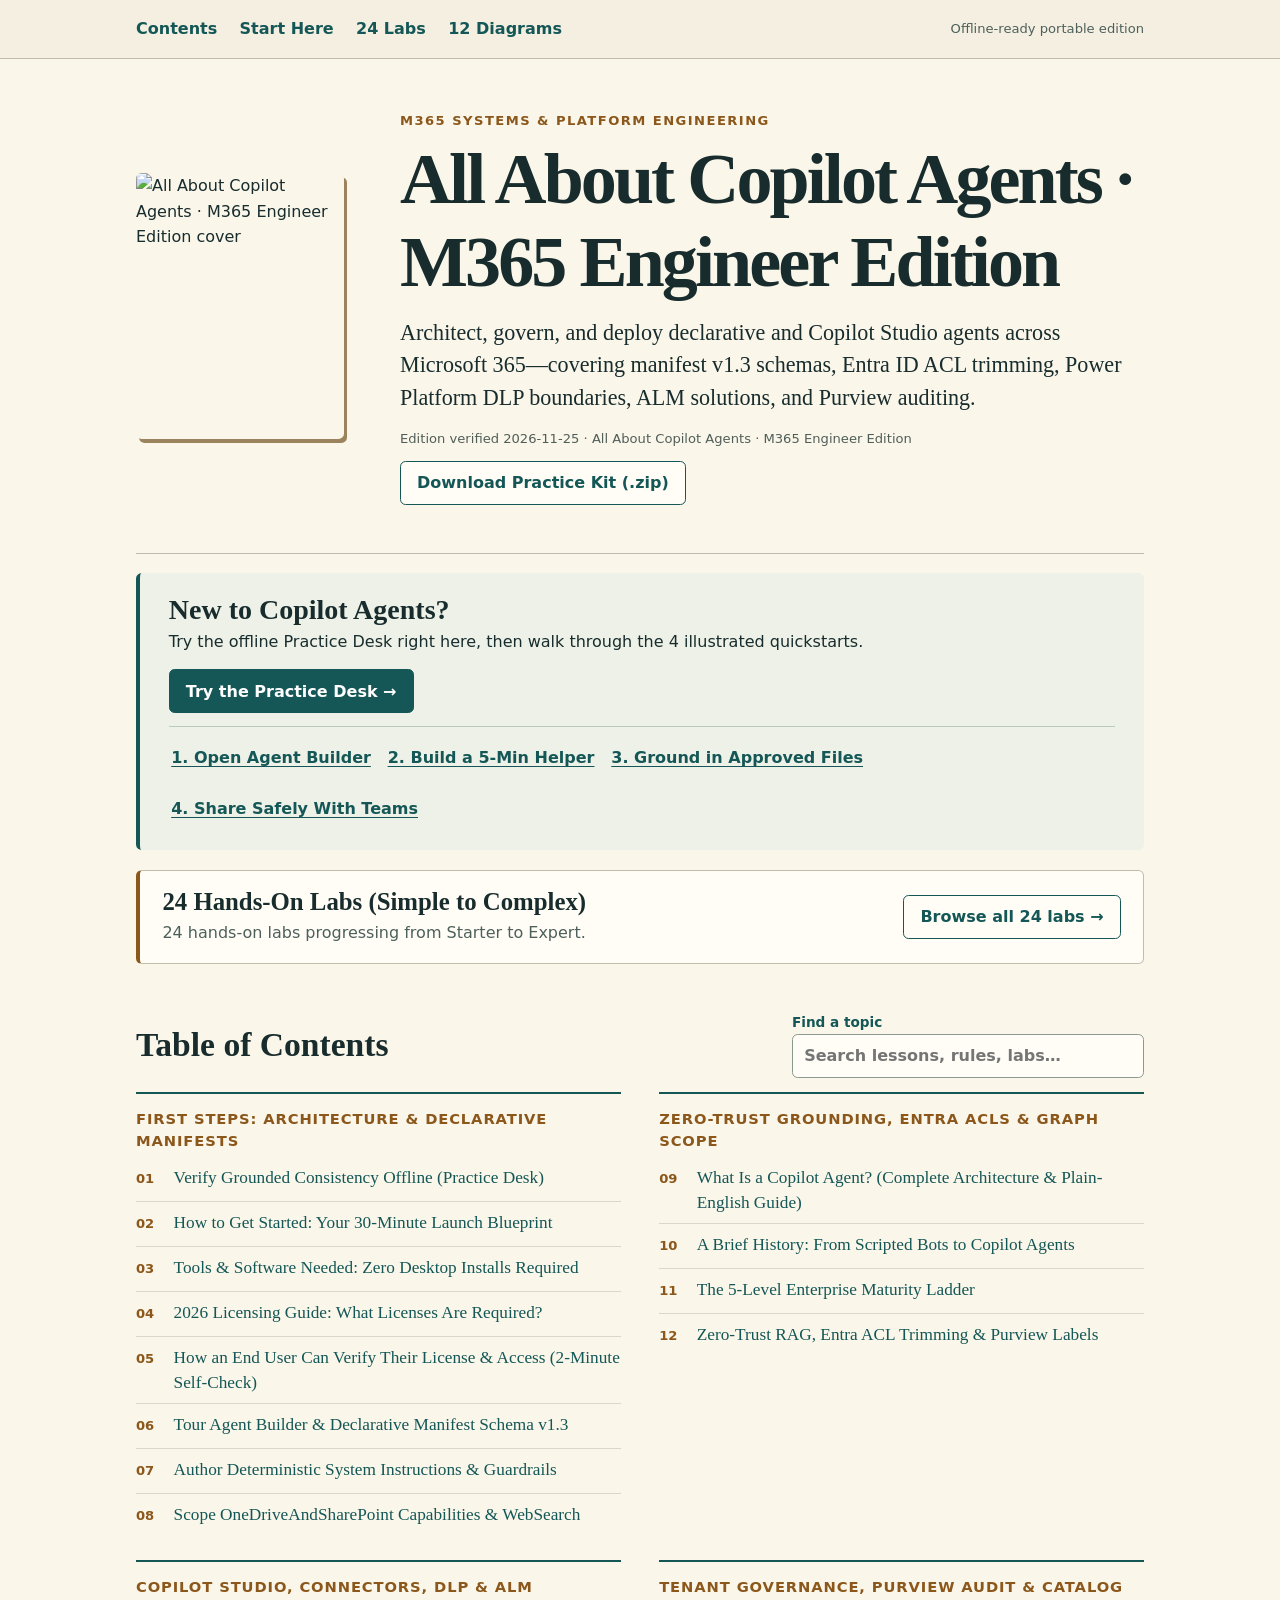
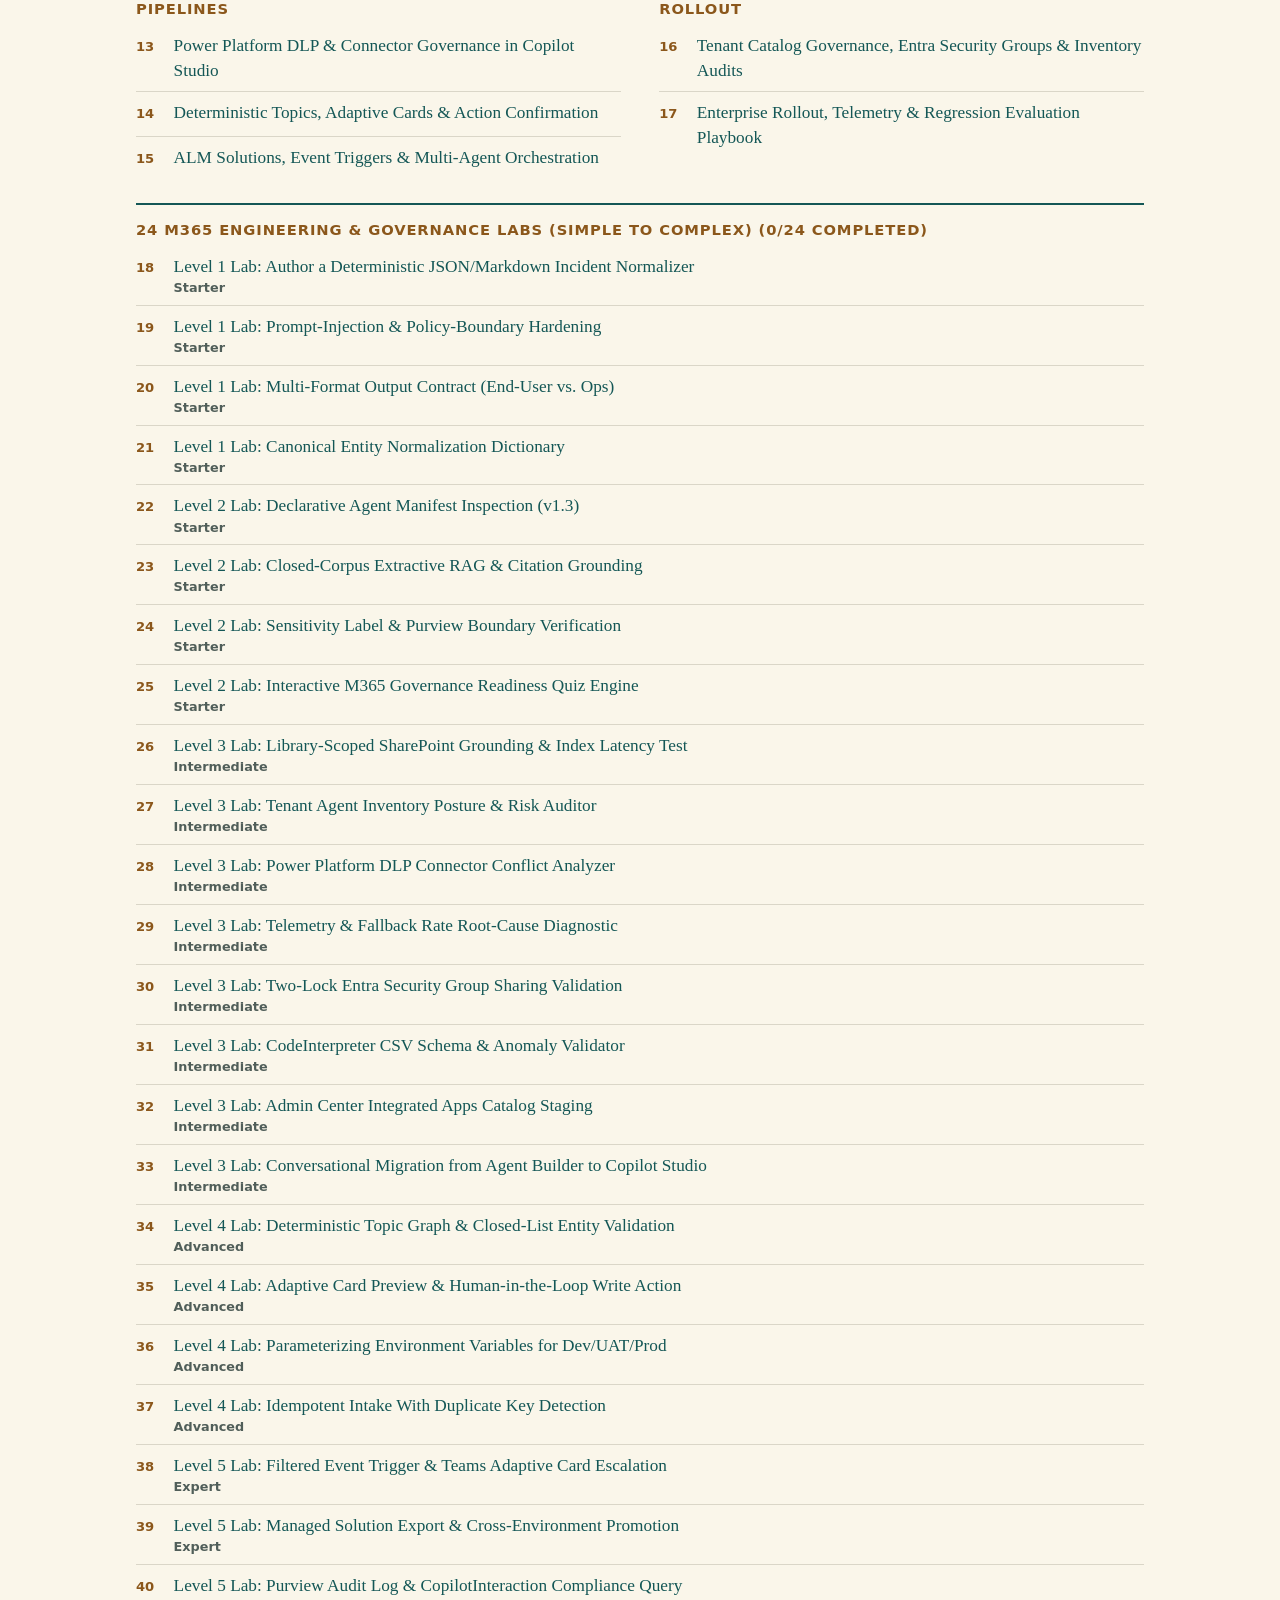
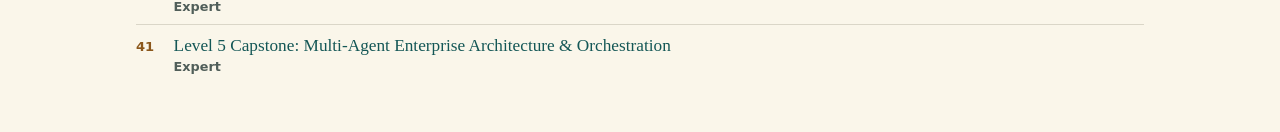
==== index.html @ e5c90175 "upload" ====
<!doctype html>
<html lang="en">
<head>
  <meta charset="utf-8">
  <meta name="viewport" content="width=device-width, initial-scale=1">
  <meta name="theme-color" content="#123d40">
  <title>All About Copilot Agents · M365 Engineer Edition</title>
  <link rel="stylesheet" href="./reader.css">
  <script src="./book-pager.js" defer></script>
  <link rel="stylesheet" href="./guide.css">
  <script src="./guides.js" defer></script>
  <script src="./reader.js" defer></script>
</head>
<body>
  <a class="skip" href="#main">Skip to book</a>
  <header class="bar">
    <div>
      <a class="contents" href="#contents">Contents</a>
      <a href="#start">Start Here</a>
      <a href="#labs">24 Labs</a>
      <a href="#pictures">12 Diagrams</a>
      <span id="offline" role="status">Offline-ready portable edition</span>
    </div>
  </header>
  <main id="main">
    <section id="index">
      <div class="front">
        <img src="./cover.svg" width="220" height="280" alt="All About Copilot Agents · M365 Engineer Edition cover">
        <div>
          <span class="eyebrow">M365 Systems & Platform Engineering</span>
          <h1>All About Copilot Agents · M365 Engineer Edition</h1>
          <p>Architect, govern, and deploy declarative and Copilot Studio agents across Microsoft 365—covering manifest v1.3 schemas, Entra ID ACL trimming, Power Platform DLP boundaries, ALM solutions, and Purview auditing.</p>
          <div class="review" id="edition"></div>
          <a class="lab-action" id="kit-link" href="./practice/m365-engineer-agents-kit.zip" download="m365-engineer-agents-kit.zip">Download Practice Kit (.zip)</a>
        </div>
      </div>

      <section id="guide-door" class="guide-door">
        <div>
          <h2>New to Copilot Agents?</h2>
          <p>Try the offline Practice Desk right here, then walk through the 4 illustrated quickstarts.</p>
        </div>
        <a class="lab-action primary" href="#first-project">Try the Practice Desk →</a>
        <nav class="quick-links" aria-label="Quick start lessons">
          <a href="#open-agent-builder">1. Open Agent Builder</a>
          <a href="#build-first-prompt-agent">2. Build a 5-Min Helper</a>
          <a href="#add-handbook-knowledge">3. Ground in Approved Files</a>
          <a href="#sharing-and-permissions">4. Share Safely With Teams</a>
        </nav>
      </section>

      <section class="lab-door" id="lab-door">
        <div>
          <h2>24 Hands-On Labs (Simple to Complex)</h2>
          <p id="lab-count">24 hands-on labs progressing from Starter to Expert.</p>
        </div>
        <a class="lab-action" href="#labs">Browse all 24 labs →</a>
      </section>

      <section id="gallery" class="library" hidden>
        <h2 tabindex="-1" id="gallery-title">12 Visual Diagrams</h2>
        <p>Tap any diagram to jump straight to its chapter, or tap to enlarge it full-screen.</p>
        <div id="thumbs"></div>
      </section>

      <section id="catalog" class="library" aria-labelledby="contents-title">
        <div class="tools">
          <h2 id="contents-title" tabindex="-1">Table of Contents</h2>
          <label class="search">Find a topic <input type="search" id="query" placeholder="Search lessons, rules, labs…" autocomplete="off"></label>
        </div>
        <p id="matches" aria-live="polite"></p>
        <div id="groups"></div>
      </section>
    </section>

    <article id="chapter" hidden>
      <div id="chapter-top"></div>
      <header class="chapter-heading">
        <div class="eyebrow" id="group-name"></div>
        <h1 id="chapter-title" tabindex="-1"></h1>
        <p id="summary"></p>
        <div class="review" id="review-date"></div>
      </header>
      <div id="body"></div>
      <book-pager top="#chapter-top"></book-pager>
    </article>
  </main>
</body>
</html>
---- reader.css ----
:root{color-scheme:light;--paper:#faf6ea;--ink:#182c2d;--teal:#145756;--line:#c1bcab;--gold:#8b571b;font:16px/1.6 system-ui,sans-serif;background:var(--paper);color:var(--ink)}
*{box-sizing:border-box}
body{margin:0}
[hidden]{display:none!important}
a{color:var(--teal);text-underline-offset:.2em}
a:focus-visible,button:focus-visible,input:focus-visible,summary:focus-visible{outline:3px solid #b37821;outline-offset:3px}
.skip{position:absolute;left:1rem;top:-8rem;background:white;padding:.6rem;z-index:2}
.skip:focus{top:.25rem}
.bar{border-bottom:1px solid var(--line);background:#f4efe0}
.bar>div,main{max-width:69rem;margin:auto;padding:0 clamp(1rem,4vw,3rem)}
.bar>div{display:flex;align-items:center;gap:1.4rem;min-height:3.6rem;flex-wrap:wrap}
.bar a{font-weight:600;text-decoration:none;display:inline-flex;align-items:center;min-height:44px}
.bar a:hover{text-decoration:underline}
#offline{margin-left:auto;font-size:.82rem;color:#4d605c;text-align:right}
.front{display:grid;grid-template-columns:minmax(8rem,13rem) 1fr;align-items:center;gap:clamp(1.2rem,5vw,3.5rem);padding:clamp(1.5rem,5vw,3rem) 0;border-bottom:1px solid var(--line)}
.front img{width:100%;height:auto;aspect-ratio:360/460;object-fit:cover;border-radius:.35rem;box-shadow:3px 4px 0 #9b835e}
@media(max-width:600px){.front{grid-template-columns:1fr}.front img{max-width:13rem}}
.eyebrow,.review,.group-heading{font-size:.82rem;letter-spacing:.06em;font-weight:700}
.eyebrow,.group-heading{color:var(--gold);text-transform:uppercase;letter-spacing:.11em}
h1,h2,h3{font-family:Georgia,'Times New Roman',serif;line-height:1.15;font-weight:600;margin:.4em 0}
.front h1{font-size:clamp(2.2rem,6vw,4.5rem);letter-spacing:-.04em;margin:.08em 0}
.front p,.chapter-heading>p{font:clamp(1.08rem,2.2vw,1.38rem)/1.48 Georgia,serif;max-width:42em;margin:.6em 0}
.review{color:#505e59;font-weight:500;letter-spacing:0;margin-bottom:.75rem}
.library{padding:1.8rem 0 3rem}
.tools{display:flex;align-items:end;justify-content:space-between;gap:1rem;flex-wrap:wrap}
.tools h2{font-size:2.1rem}
.search{color:var(--teal);font-size:.85rem;font-weight:650}
input{font:inherit;font-size:16px;min-height:44px;border:1px solid #8c9990;background:#fffdf6;color:var(--ink);border-radius:.35rem;padding:.45rem .7rem}
.search input{display:block;width:min(22rem,82vw)}
#matches{font-size:.9rem;font-weight:600;color:var(--teal)}
#groups{display:grid;grid-template-columns:repeat(2,minmax(0,1fr));gap:1.4rem 2.4rem}
@media(max-width:740px){#groups{grid-template-columns:1fr}}
.group{border-top:2px solid var(--teal);padding-top:.55rem}
.group.track{grid-column:1 / -1}
.group-heading, .group summary{font:700 .92rem/1.5 system-ui,sans-serif;letter-spacing:.06em;margin:.3rem 0;color:var(--gold);text-transform:uppercase;cursor:pointer}
.group ol{padding:0;list-style:none;margin:0}
.group li+li{border-top:1px solid #dad6c8}
.entry{display:flex;align-items:baseline;min-height:44px;padding:.5rem 0;text-decoration:none;gap:.75rem;font:1.08rem/1.45 Georgia,serif}
.entry:hover{text-decoration:underline}
.entry.done .lab-entry-title::after{content:" ✓";color:var(--teal);font-weight:700}
.entry small{display:block;font:600 .8rem/1.4 system-ui,sans-serif;color:#505e59}
.num{font:700 .82rem/1.5 system-ui,sans-serif;color:var(--gold);min-width:1.6rem}
#chapter{max-width:52rem;margin:1rem auto 3rem}
.chapter-heading{padding-bottom:1.4rem;border-bottom:1px solid var(--line)}
.chapter-heading h1{font-size:clamp(2rem,5vw,3.4rem);letter-spacing:-.03em}
.section{margin:2rem 0}
.section h2{font-size:clamp(1.45rem,3vw,2rem);color:#204543}
.section p{max-width:73ch}
.table-wrap{max-width:100%;overflow:auto;margin:1.05rem 0;border:1px solid var(--line);border-radius:.35rem}
table{border-collapse:collapse;width:100%;font-size:.95rem;text-align:left;line-height:1.45}
th,td{padding:.65rem .85rem;vertical-align:top;border-bottom:1px solid #d4d0c1;min-width:7rem;overflow-wrap:anywhere}
thead{background:#153e40;color:#fffaf0}
tbody th{font-weight:650}tbody tr:nth-child(even){background:#f1eee1}
.chapter-intro{padding:1rem 0 1.4rem;border-bottom:1px solid var(--line)}
.chapter-intro h2{font:700 1.05rem/1.4 system-ui,sans-serif;color:var(--teal);margin:1rem 0 .25rem}
.chapter-intro p{margin:0;max-width:73ch}
.role-list{margin:.4rem 0 .9rem;display:grid;grid-template-columns:minmax(9rem,11rem) 1fr;gap:.5rem 1rem}
.role-list dt{font-weight:700;color:var(--teal)}.role-list dd{margin:0}
@media(max-width:610px){.role-list{display:block}.role-list dt:not(:first-child){margin-top:.6rem}}
.practice{margin:1.15rem 0;padding:.9rem 1.1rem;background:#efeee1;border-left:4px solid var(--teal);border-radius:0 .3rem .3rem 0}
.practice h3{margin:.1rem 0;color:#204543;font-size:1.2rem}
.practice p{margin:.5rem 0}
.practice pre, .step-code{background:#fffdf6;border:1px solid var(--line);padding:.7rem .85rem;border-radius:.3rem;overflow-x:auto;font:0.9rem/1.5 ui-monospace,SFMono-Regular,Consolas,monospace;white-space:pre-wrap}
.practice summary{width:fit-content;min-height:44px;cursor:pointer;color:var(--teal);padding:.5rem 0;font-weight:650}
.sources{font-size:.9rem;border-left:3px solid #af813e;padding-left:.8rem;margin-top:1.2rem}
.sources summary{cursor:pointer;font-weight:650;color:var(--gold);min-height:44px;display:inline-flex;align-items:center}
.lab-door{margin:1.2rem 0;padding:1.1rem 1.4rem;background:#fffdf6;border:1px solid var(--line);border-left:4px solid var(--gold);border-radius:.35rem;display:flex;align-items:center;justify-content:space-between;flex-wrap:wrap;gap:1rem}
.lab-door h2{margin:0 0 .2rem;font-size:1.55rem}
.lab-door p{margin:0;color:#4d605c}
.lab-action{display:inline-flex;align-items:center;justify-content:center;min-height:44px;padding:.5rem 1rem;border-radius:.35rem;border:1px solid var(--teal);background:#fffdf6;color:var(--teal);font-weight:650;text-decoration:none;cursor:pointer}
.lab-action:hover{background:#edf1e7}
.lab-action.primary{background:var(--teal);color:#ffffff}
.lab-action.primary:hover{background:#0f4140}
.step-list{padding-left:1.35rem}
.step-list li{margin:1.1rem 0;padding:1rem;background:#fffdf6;border:1px solid var(--line);border-radius:.35rem}
.step-list h3{margin:0 0 .4rem;font-size:1.2rem;color:#204543}
.step-help{font-size:.92rem;color:#4d605c;background:#f4efe0;padding:.55rem .75rem;border-radius:.25rem;margin-top:.55rem}
.lab-complete-box{margin:1.5rem 0;padding:1rem;background:#edf1e7;border:1px solid var(--teal);border-radius:.35rem;display:flex;align-items:center;justify-content:space-between;flex-wrap:wrap;gap:.8rem}
---- guide.css ----
.guide-door{margin-top:1.2rem;padding:1.2rem clamp(1rem,3vw,1.8rem);background:#edf1e7;border-left:4px solid var(--teal);border-radius:.35rem;display:flex;align-items:center;justify-content:space-between;flex-wrap:wrap;gap:.8rem 1.2rem}
.guide-door h2{font-size:1.75rem;margin:.1rem 0}
.guide-door p{margin:.15rem 0}
.quick-links,.step-controls,.desk-files,.desk-choices{display:flex;align-items:center;flex-wrap:wrap;gap:.45rem .75rem}
.quick-links{flex-basis:100%;border-top:1px solid #bacbbe;padding-top:.55rem}
.quick-links a{padding:.35rem .15rem;min-height:44px;display:inline-flex;align-items:center;font-weight:600}
.desk{border:1px solid var(--line);border-radius:.4rem;background:#ebf0e7;padding:clamp(1rem,3vw,1.55rem);margin:1.2rem 0}
.desk h2{font-size:1.85rem}
.desk h3{font-size:1.2rem}
.desk-files button[aria-pressed=true]{background:#1c5351;color:white}
.note-paper{background:#fffdf4;border:1px solid var(--line);margin:.85rem 0 1.15rem;padding:1rem 1.2rem;border-radius:.3rem}
.note-paper p{white-space:pre-line;line-height:1.75;margin:.35rem 0;font-family:ui-monospace,SFMono-Regular,Consolas,monospace;font-size:.95rem}
.desk-verdict:empty{display:none}
.desk-verdict{margin:.75rem 0 0;font-weight:650;color:#145756}
.step-controls{margin:1rem 0 .45rem}
.step-count{color:var(--teal);font-weight:650;margin-right:.25rem}
.lab-action:disabled{opacity:.5;cursor:default}
.book-figure{margin:1.5rem 0 2rem}
.enlarge{cursor:zoom-in;display:block;padding:.5rem;width:100%;max-width:100%;background:#fffdf6;border:1px solid #aaa99e;border-radius:.35rem;overflow:hidden;text-align:right}
.enlarge img{display:block;margin:auto;max-width:100%;width:auto;height:auto;max-height:28rem;object-fit:contain}
.enlarge span{display:inline-block;padding:.25rem .6rem;font:600 .8rem/1.4 system-ui;color:var(--teal)}
.book-figure figcaption{padding:.45rem 0;font-size:.93rem;line-height:1.5;color:#394a48}
.image-view{width:max-content;max-width:96vw;max-height:92vh;padding:1rem;background:var(--paper);color:var(--ink);border:1px solid var(--line);border-radius:.4rem}
.image-view::backdrop{background:#102425dd}
.image-view img{display:block;max-width:100%;height:auto;margin:.7rem auto}
.image-view button{position:sticky;top:0}
#thumbs{display:grid;grid-template-columns:repeat(auto-fit,minmax(min(100%,16rem),1fr));gap:1.4rem}
.thumb{border:1px solid var(--line);border-radius:.35rem;overflow:hidden;background:#fffdf5;text-decoration:none;display:flex;flex-direction:column;min-width:0}
.thumb:hover strong{text-decoration:underline}
.thumb img{width:100%;height:11rem;object-fit:contain;background:#faf6ea;padding:.4rem}
.thumb strong{padding:.7rem .8rem .2rem;line-height:1.3}
.thumb span{font-size:.85rem;line-height:1.45;color:var(--ink);padding:.2rem .8rem 1rem}
.action-card{border:1px solid var(--line);border-radius:.35rem;padding:.85rem 1rem;margin:.85rem 0;background:#fffdf6}
.action-card h3{margin:0 0 .45rem;color:var(--teal)}
.action-card p{margin:.35rem 0}
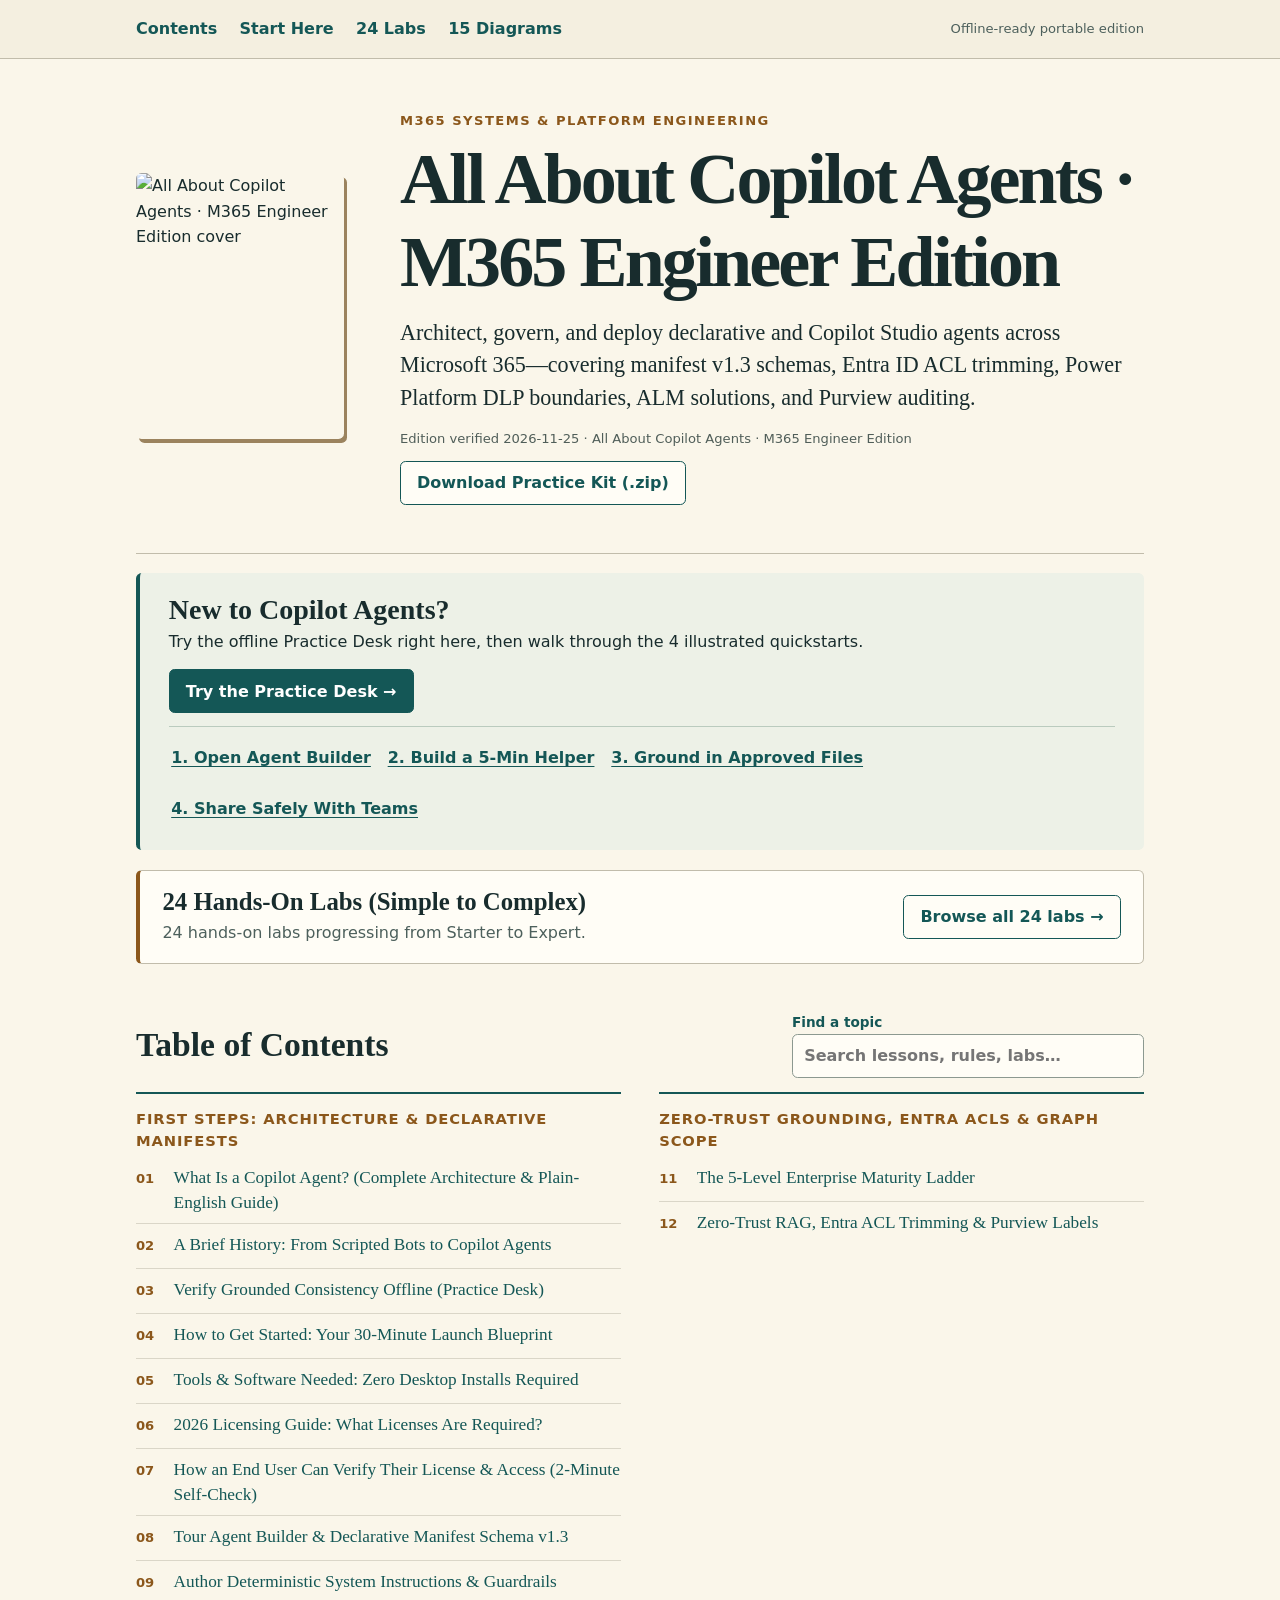
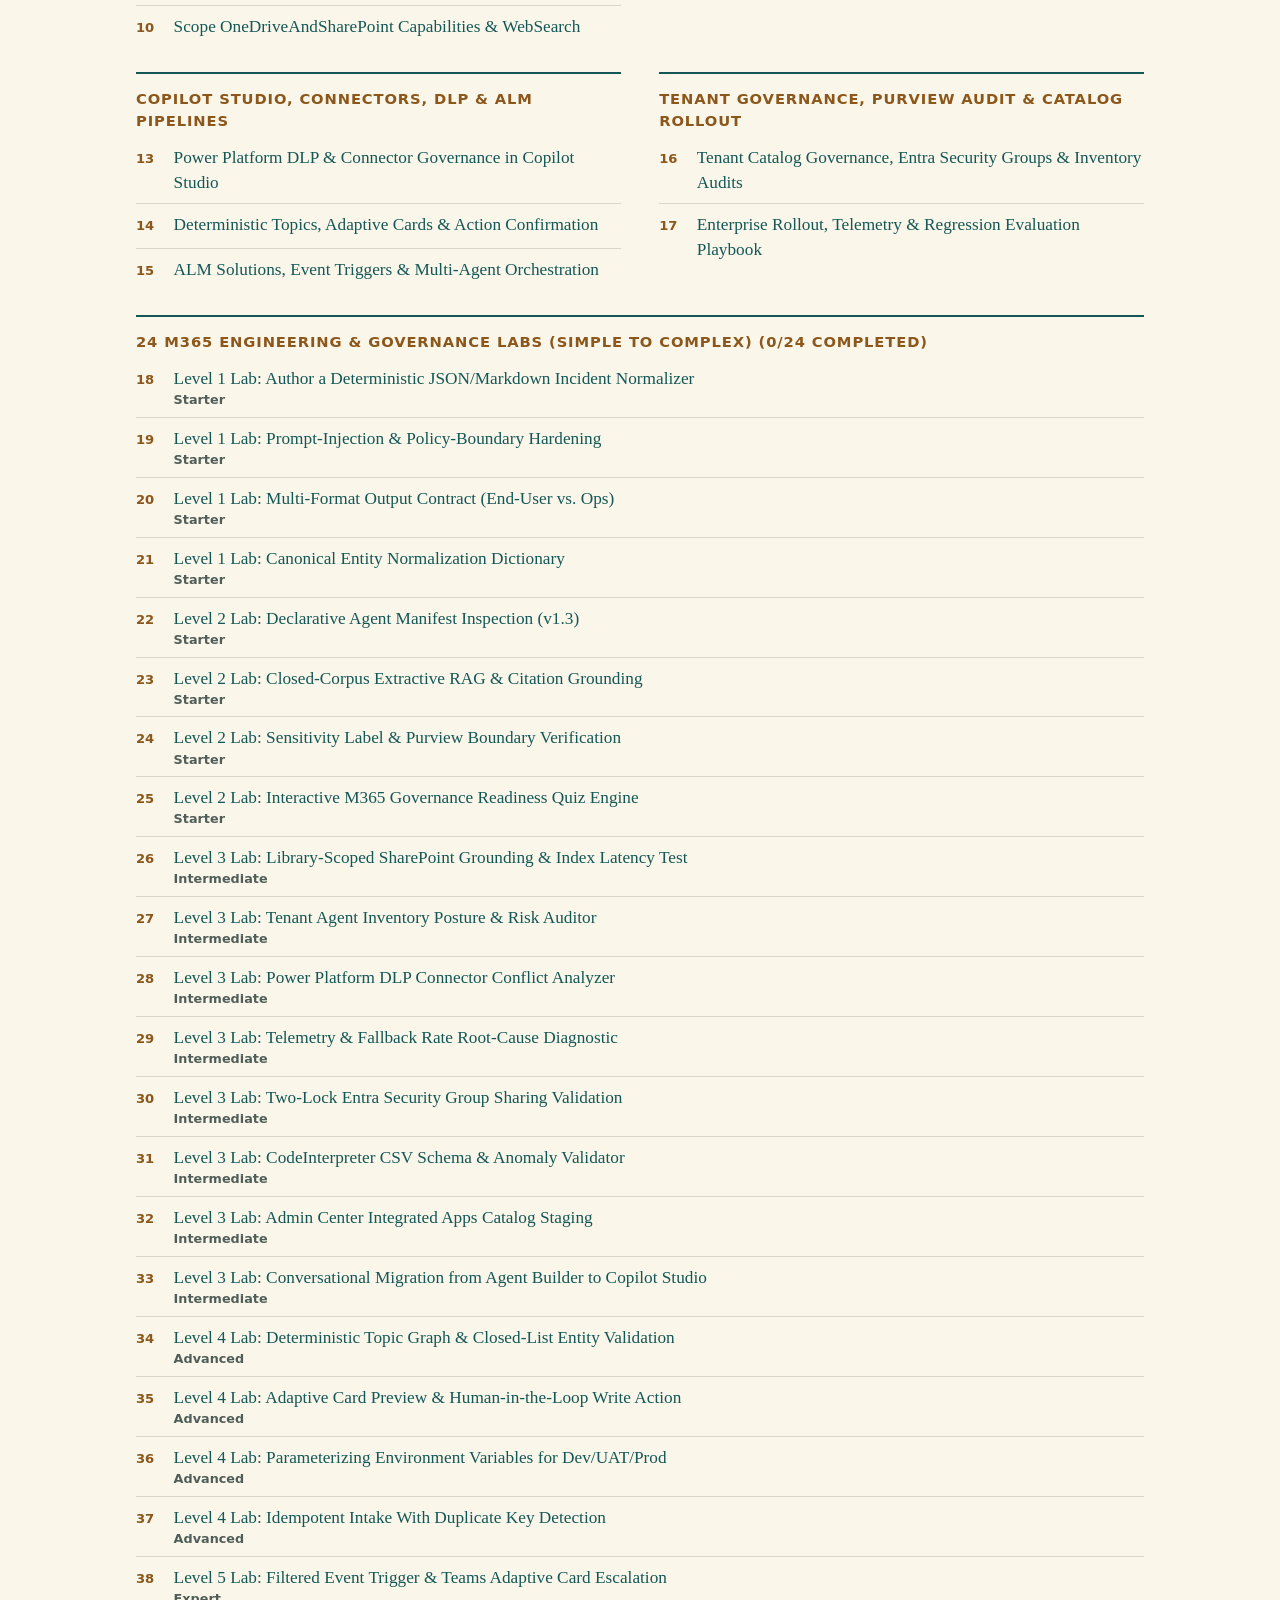
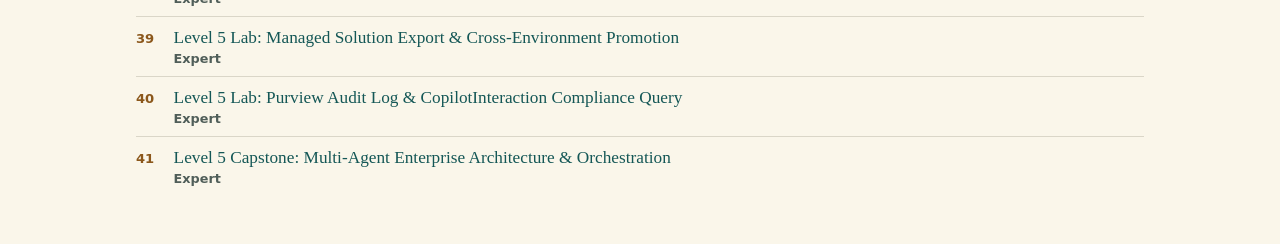
==== commit 4504d0b4: "uploads" ====
--- a/index.html
+++ b/index.html
@@ -18,7 +18,7 @@
       <a class="contents" href="#contents">Contents</a>
       <a href="#start">Start Here</a>
       <a href="#labs">24 Labs</a>
-      <a href="#pictures">12 Diagrams</a>
+      <a href="#pictures">15 Diagrams</a>
       <span id="offline" role="status">Offline-ready portable edition</span>
     </div>
   </header>
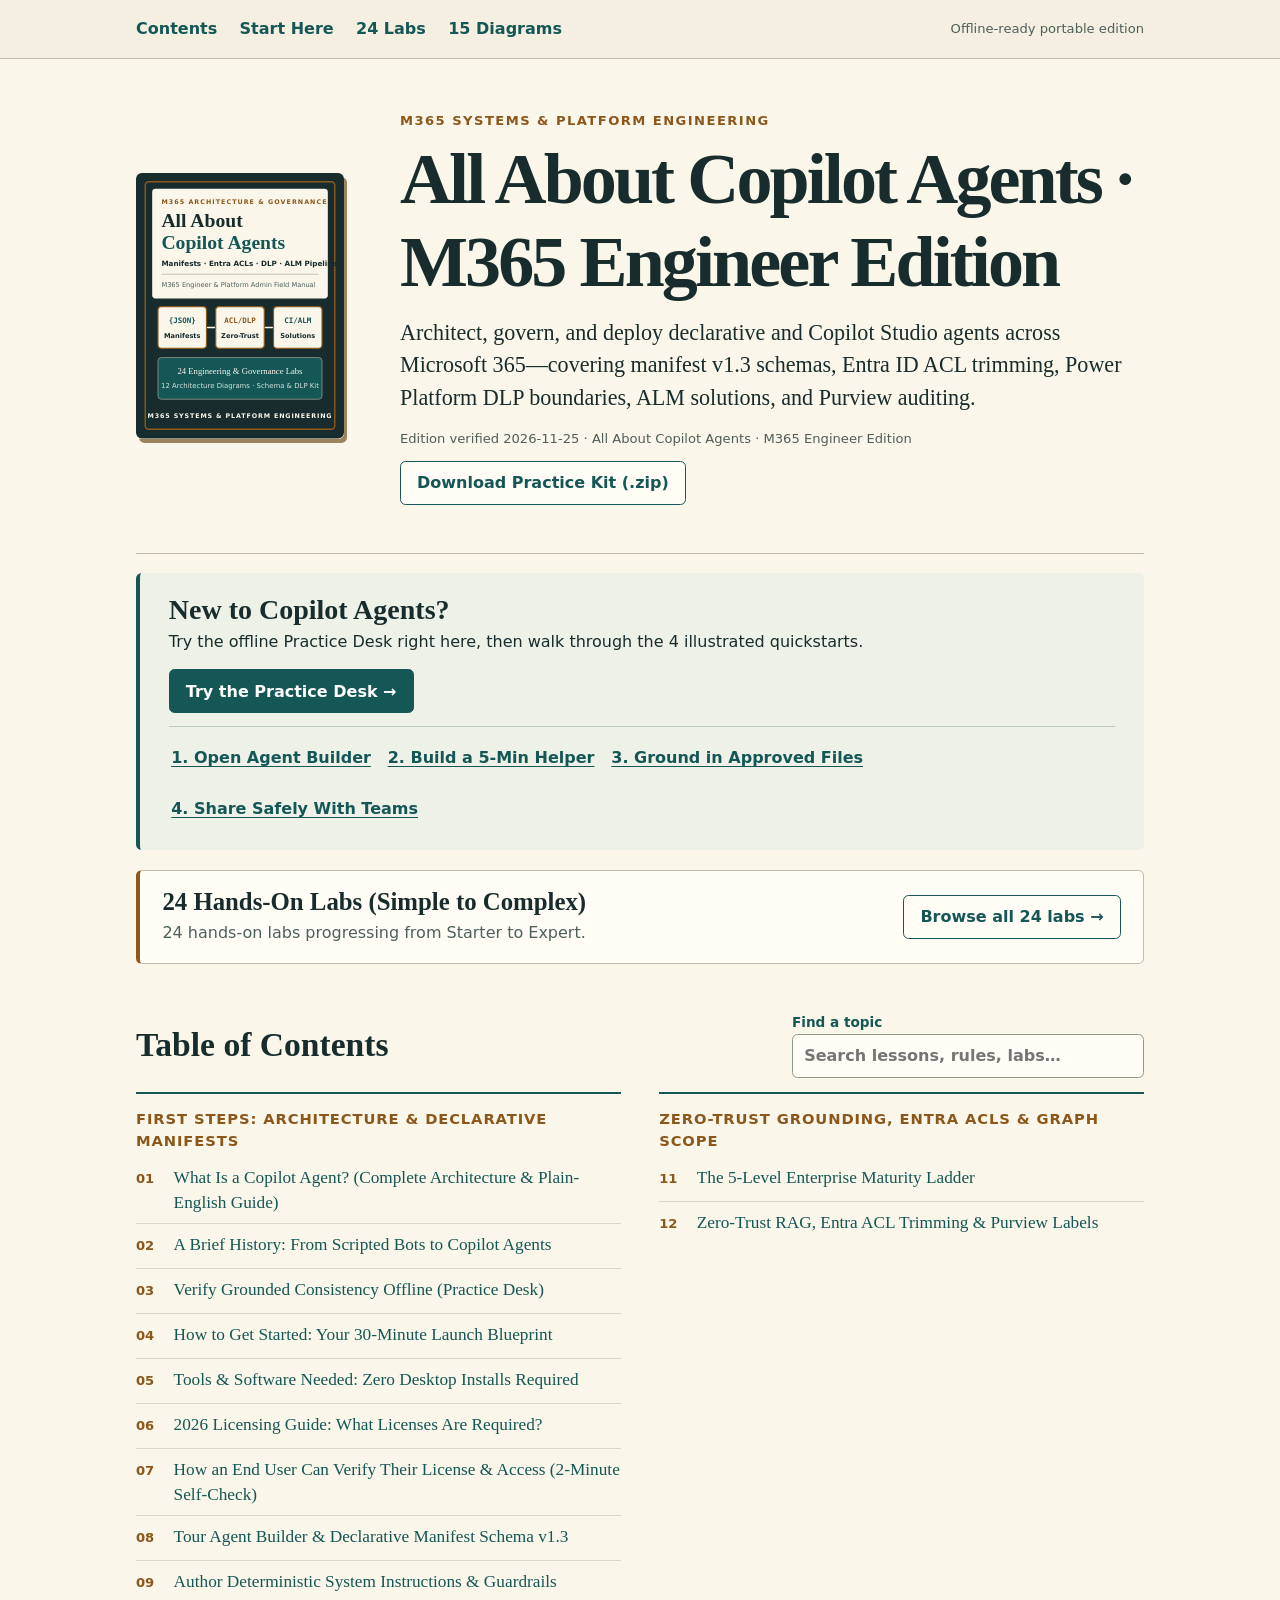
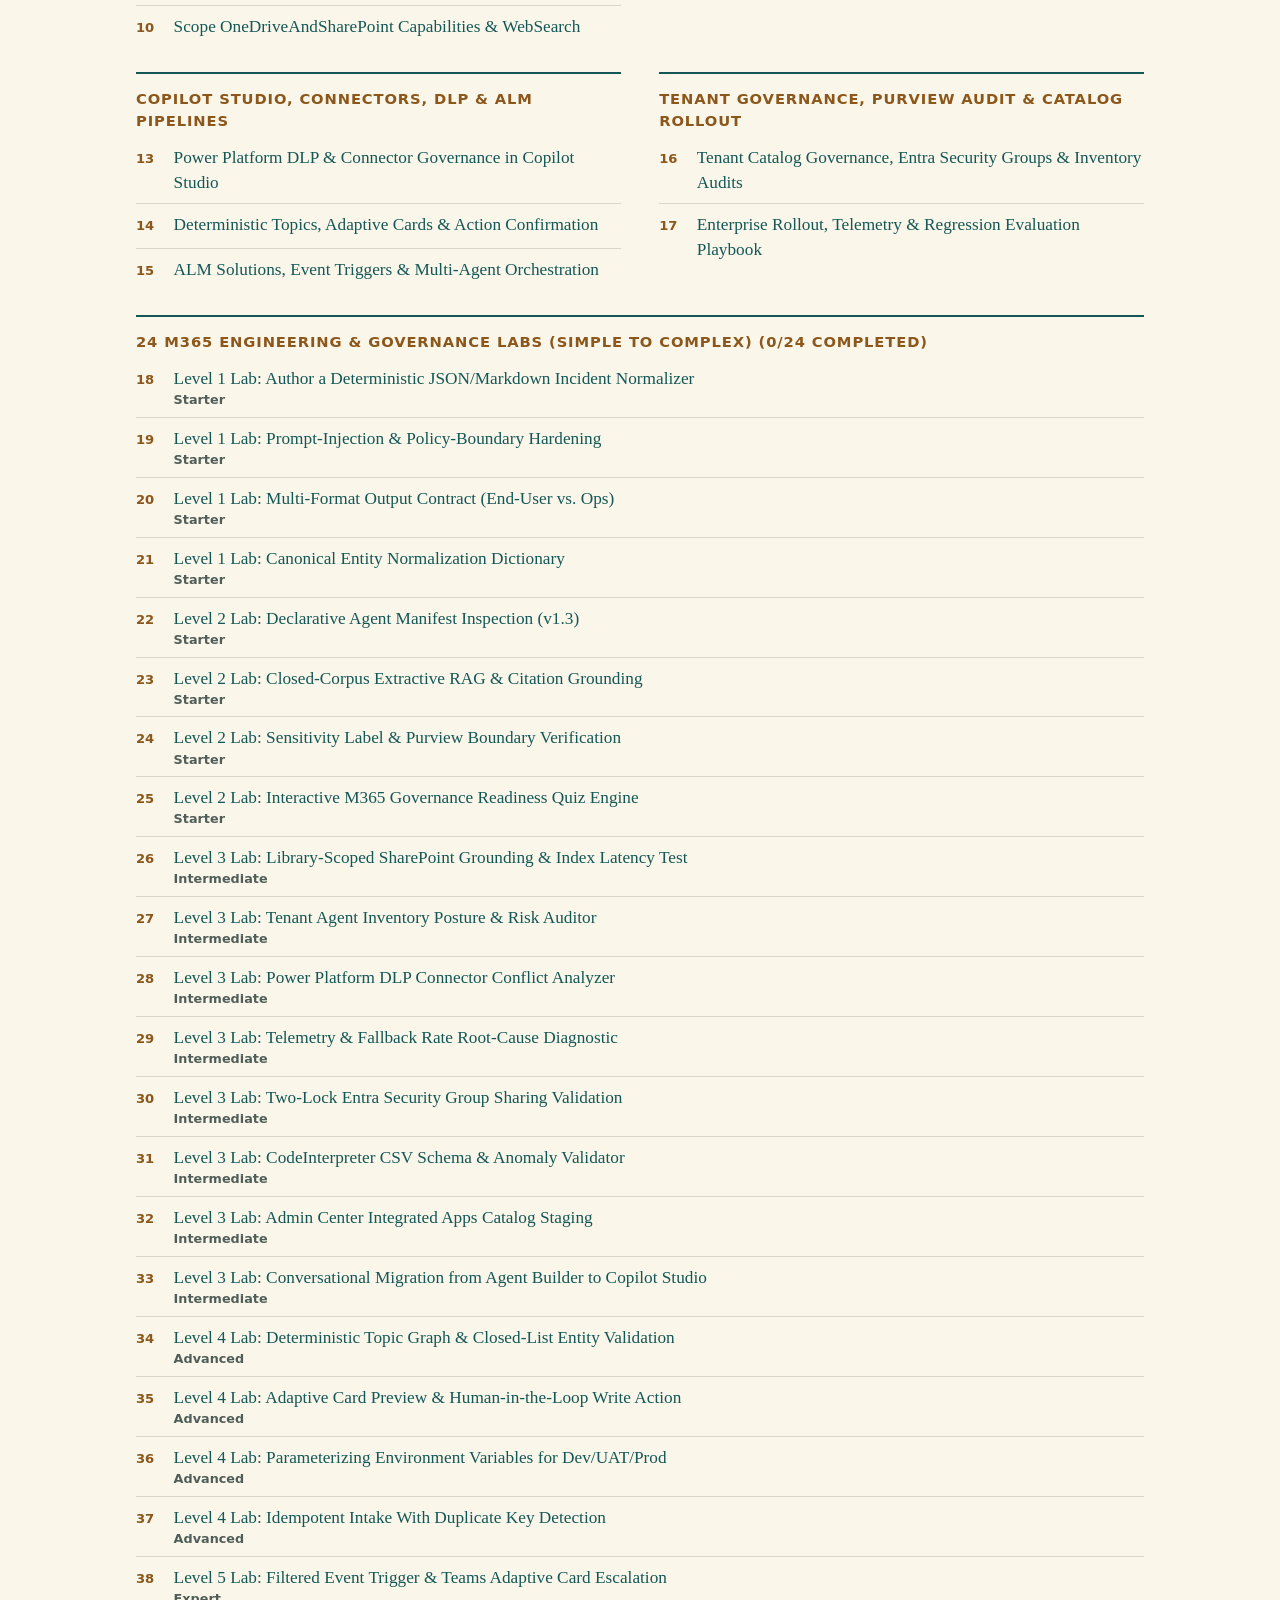
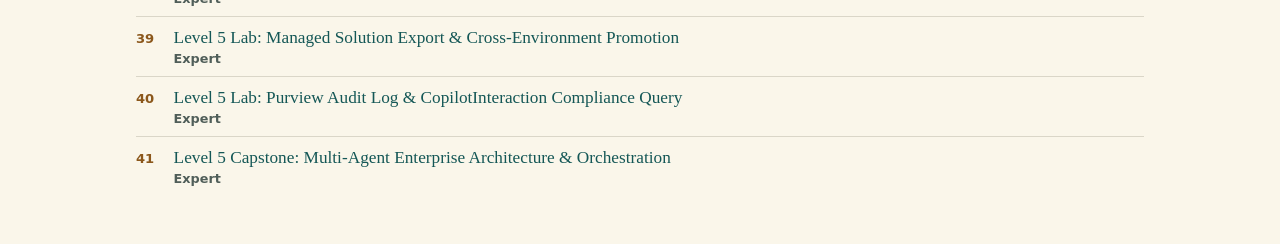
==== commit d69e0404: "update" ====
--- a/index.html
+++ b/index.html
@@ -58,7 +58,7 @@
       </section>
 
       <section id="gallery" class="library" hidden>
-        <h2 tabindex="-1" id="gallery-title">12 Visual Diagrams</h2>
+        <h2 tabindex="-1" id="gallery-title">15 Visual Diagrams</h2>
         <p>Tap any diagram to jump straight to its chapter, or tap to enlarge it full-screen.</p>
         <div id="thumbs"></div>
       </section>
